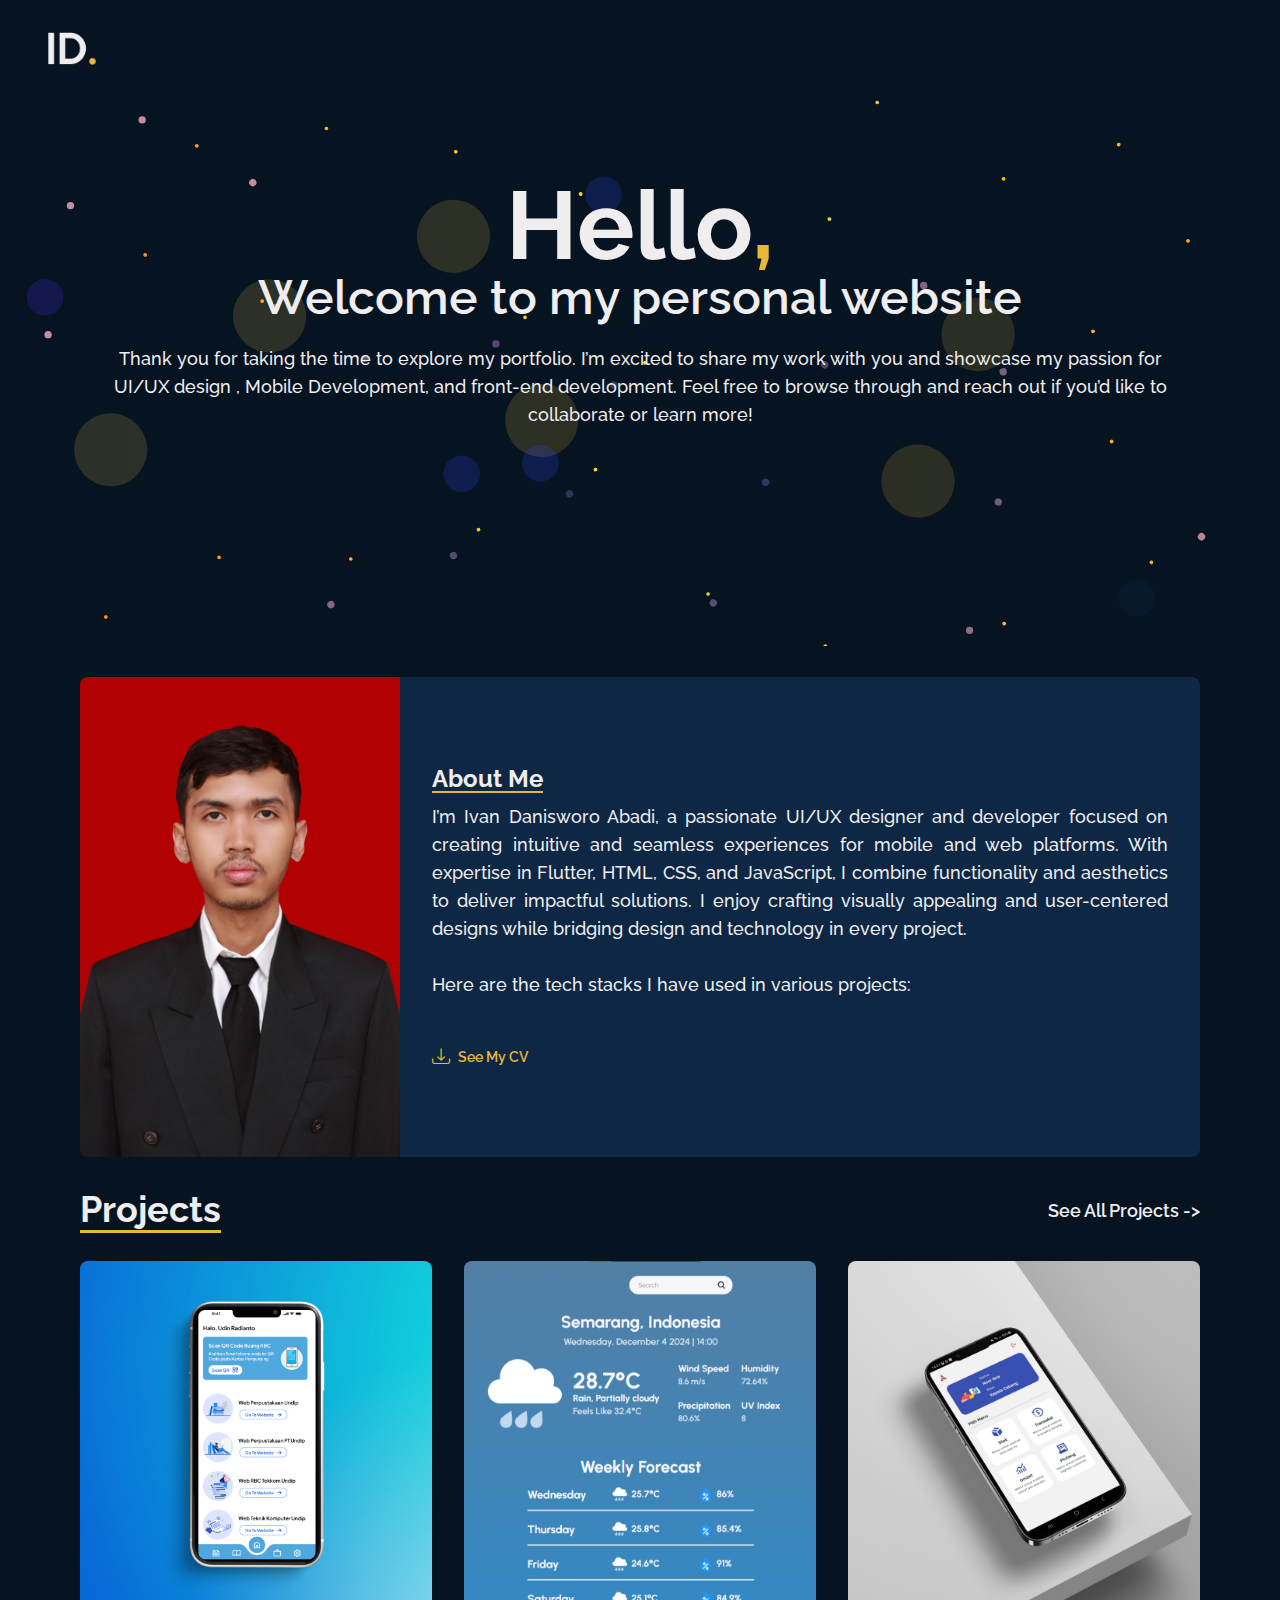
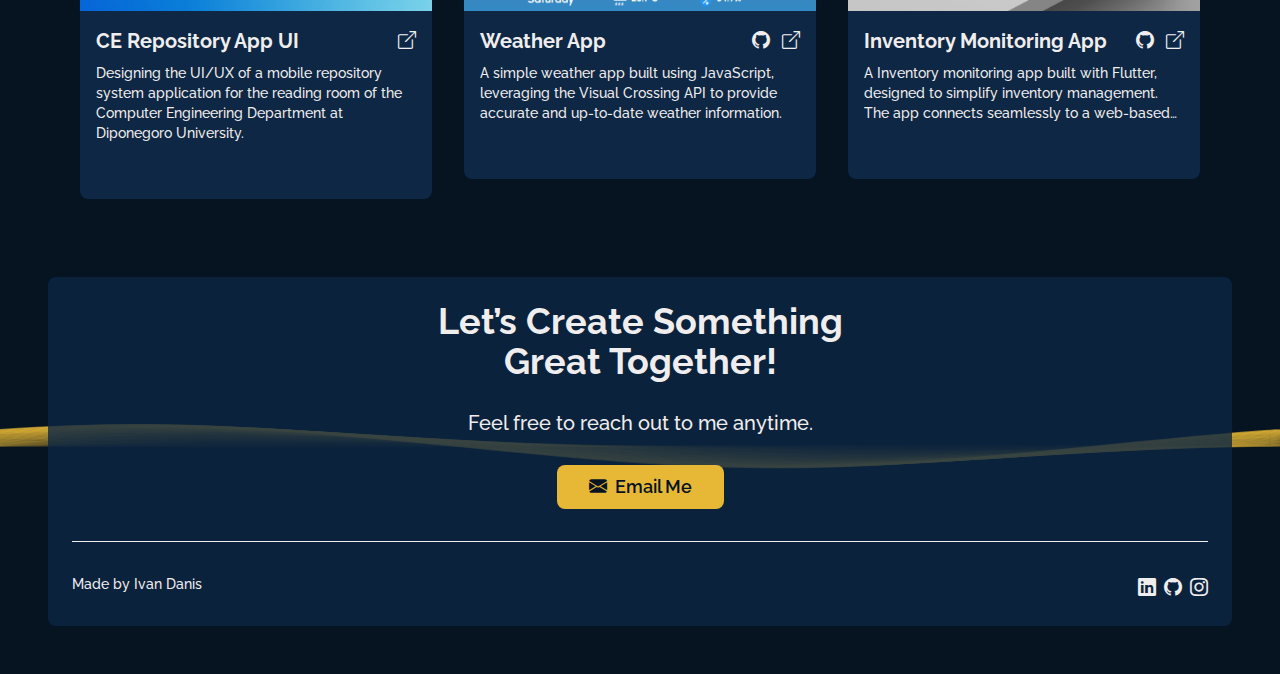
==== index.html @ 94dba453 "First Commit" ====
<!DOCTYPE html>
<html lang="en">
  <head>
    <meta charset="UTF-8" />
    <meta name="viewport" content="width=device-width, initial-scale=1.0" />
    <title>Ivan D Portfolio</title>
    <link rel="stylesheet" href="output.css" />
    <link rel="icon" type="image/png" sizes="32x32" href="./img/favicon.ico" />
    <link
      rel="stylesheet"
      href="https://cdn.jsdelivr.net/npm/bootstrap-icons@1.11.3/font/bootstrap-icons.min.css"
    />
  </head>
  <body
    class="bg-black-pearl text-sm md:text-lg font-raleway mb-20 p-0 overflow-x-hidden w-screen h-screen"
  >
    <header class="pt-8 pb-8 pl-12 pr-12 bg-transparent">
      <a href="template.html"
        ><img src="./img/logo.png" width="48" height="48" alt=""
      /></a>
    </header>
    <main>
      <div class="flex flex-col justify-center" id="root">
        <div class="md:mb-8">
          <div class="relative">
            <div
              class="text-center absolute mb-6 sm:pt-12 md:pt-16 lg:pt-20 pb-8 px-6 md:px-24"
            >
              <h1
                class="text-2xl sm:text-4xl lg:text-8xl md:text-6xl font-bold text-white"
              >
                Hello<span class="text-yellow-default">,</span>
              </h1>

              <h3
                class="text-lg sm:text-2xl md:text-4xl lg:text-5xl font-semibold text-white sm:mb-3 md:mb-6"
              >
                Welcome to my personal website
              </h3>
              <p class="text-xs sm:text-lg font-medium text-white">
                Thank you for taking the time to explore my portfolio. I’m
                excited to share my work with you and showcase my passion for
                UI/UX design , Mobile Development, and front-end development.
                Feel free to browse through and reach out if you’d like to
                collaborate or learn more!
              </p>
            </div>
            <object
              data="img/bg.svg"
              type="image/svg+xml"
              class="w-full h-[125%] md:h-full inset-0"
            >
              Your Browser doesnt support SVG file.
            </object>
          </div>
        </div>
        <div
          class="text-white font-medium flex flex-col lg:flex-row justify-center items-center bg-blue-pearl max-h-fit max-w-fit rounded-lg mx-6 sm:mx-20 mb-8"
          id="about-me"
        >
          <img
            src="img/photo.jpg"
            alt=""
            class="w-[60%] lg:w-80 h-auto object-cover block rounded-l-lg rounded-bl-lg"
          />
          <div class="px-8 py-5 flex-col items-start">
            <h2
              class="text-xl md:text-2xl font-bold underline underline-offset-4 decoration-yellow-default mb-2"
            >
              About Me
            </h2>
            <p class="text-sm md:text-lg font-medium mb-2 text-justify">
              I’m Ivan Danisworo Abadi, a passionate UI/UX designer and
              developer focused on creating intuitive and seamless experiences
              for mobile and web platforms. With expertise in Flutter, HTML,
              CSS, and JavaScript, I combine functionality and aesthetics to
              deliver impactful solutions. I enjoy crafting visually appealing
              and user-centered designs while bridging design and technology in
              every project.
              <br />
              <br />
              Here are the tech stacks I have used in various projects:
            </p>

            <div class="flex flex-wrap gap-2 mb-3" id="tech-stack">
              <img
                src="https://img.shields.io/badge/Figma-F24E1E?style=for-the-badge&logo=figma&logoColor=white"
                alt=""
                class="h-6"
              />
              <img
                src="https://img.shields.io/badge/HTML-e34c26?style=for-the-badge&logo=html5&logoColor=white"
                alt=""
                class="h-6"
              />
              <img
                src="https://img.shields.io/badge/CSS-563d7c?&style=for-the-badge&logo=css3&logoColor=white"
                alt=""
                class="h-6"
              />
              <img
                src="https://img.shields.io/badge/Tailwind-06B6D4?style=for-the-badge&logo=tailwind-css&logoColor=white"
                alt=""
                class="h-6"
              />
              <img
                src="https://img.shields.io/badge/JavaScript-323330?style=for-the-badge&logo=javascript&logoColor=F7DF1E"
                alt=""
                class="h-6"
              />
              <img
                src="https://img.shields.io/badge/-Webpack-8DD6F9?style=for-the-badge&logo=webpack&logoColor=white"
                alt=""
                class="h-6"
              />
              <img
                src="https://img.shields.io/badge/Jest-C21325?style=for-the-badge&logo=jest&logoColor=white"
                alt=""
                class="h-6"
              />
              <img
                src="https://img.shields.io/badge/Flutter-02569B?style=for-the-badge&logo=flutter&logoColor=white"
                alt=""
                class="h-6"
              />
              <img
                src="https://img.shields.io/badge/GIT-E44C30?style=for-the-badge&logo=git&logoColor=white"
                alt=""
                class="h-6"
              />
            </div>
            <a
              href="https://drive.google.com/file/d/1Wfw6y7VWAdwP7ZNHsIZZMG1th_mCkFjV/view?usp=sharing"
              target="_blank"
            >
              <div
                class="flex flex-row gap-2 items-center text-yellow-default font-semibold"
              >
                <i class="bi bi-download"></i>
                <p class="text-sm">See My CV</p>
              </div>
            </a>
          </div>
        </div>
        <div
          class="flex flex-col justify-center text-white mx-6 sm:mx-20 mb-2"
          id="projects"
        >
          <div class="flex flex-wrap justify-between">
            <h2
              class="text-2xl md:text-4xl font-bold underline underline-offset-4 md:underline-offset-8 decoration-yellow-default text-start mb-8"
            >
              Projects
            </h2>
            <a href="projects.html"
              ><h4
                class="font-semibold text-white text-base md:text-lg mt-2 hover:text-yellow-default"
              >
                See All Projects ->
              </h4></a
            >
          </div>
          <div
            class="grid grid-cols-autofill gap-8 justify-center mb-16 md:mb-8"
            id="projects-layout"
          >
            <div
              class="bg-blue-pearl rounded-lg flex flex-col min-w-fit h-fit transform transition duration-300 hover:scale-110"
              id="projects-box"
            >
              <img
                src="img/repository.png"
                alt=""
                class="w-full h-[350px] object-cover block rounded-t-lg"
              />
              <div class="p-4" id="info">
                <div class="flex flex-row justify-between">
                  <h3 class="text-xl font-bold mb-2">CE Repository App UI</h3>
                  <a href="https://tinyurl.com/bdhr8zuj" target="_blank"
                    ><i class="bi bi-box-arrow-up-right"></i
                  ></a>
                </div>
                <p class="text-sm font-medium line-clamp-4 mb-4">
                  Designing the UI/UX of a mobile repository system application
                  for the reading room of the Computer Engineering Department at
                  Diponegoro University.
                </p>
                <div class="flex flex-wrap justify-start gap-2">
                  <img
                    src="https://img.shields.io/badge/Figma-F24E1E?style=for-the-badge&logo=figma&logoColor=white"
                    alt=""
                    class="h-6"
                  />
                </div>
              </div>
            </div>
            <div
              class="bg-blue-pearl rounded-lg flex flex-col min-w-fit h-fit transform transition duration-300 hover:scale-110"
              id="projects-box"
            >
              <img
                src="img/weather_app.png"
                alt=""
                class="w-full h-[350px] object-cover block rounded-t-lg"
              />
              <div class="p-4" id="info">
                <div class="flex flex-row justify-between">
                  <h3 class="text-xl font-bold mb-2">Weather App</h3>
                  <div class="flex flex-wrap justify-end gap-3">
                    <a
                      href="https://github.com/ivand38/js-weather-app"
                      target="_blank"
                      ><i class="bi bi-github"></i
                    ></a>
                    <a
                      href="https://ivand38.github.io/js-weather-app/"
                      target="_blank"
                      ><i class="bi bi-box-arrow-up-right"></i
                    ></a>
                  </div>
                </div>
                <p class="text-sm font-medium line-clamp-4 mb-4">
                  A simple weather app built using JavaScript, leveraging the
                  Visual Crossing API to provide accurate and up-to-date weather
                  information.
                </p>
                <div class="flex flex-wrap justify-start gap-2">
                  <img
                    src="https://img.shields.io/badge/HTML-e34c26?style=for-the-badge&logo=html5&logoColor=white"
                    alt=""
                    class="h-6"
                  />
                  <img
                    src="https://img.shields.io/badge/Tailwind-06B6D4?style=for-the-badge&logo=tailwind-css&logoColor=white"
                    alt=""
                    class="h-6"
                  />
                  <img
                    src="https://img.shields.io/badge/JavaScript-323330?style=for-the-badge&logo=javascript&logoColor=F7DF1E"
                    alt=""
                    class="h-6"
                  />
                </div>
              </div>
            </div>
            <div
              class="bg-blue-pearl rounded-lg flex flex-col min-w-fit h-fit transform transition duration-300 hover:scale-110"
              id="projects-box"
            >
              <img
                src="img/stock.png"
                alt=""
                class="w-full h-[350px] object-cover block rounded-t-lg"
              />
              <div class="p-4" id="info">
                <div class="flex flex-row justify-between">
                  <h3 class="text-xl font-bold mb-2">
                    Inventory Monitoring App
                  </h3>
                  <div class="flex flex-wrap justify-end gap-3">
                    <a
                      href="https://github.com/ivand38/SMP_Pemantauan_Stok"
                      target="_blank"
                      ><i class="bi bi-github"></i
                    ></a>
                    <a
                      href="https://www.youtube.com/watch?v=ihWldqCm1bw"
                      target="_blank"
                      ><i class="bi bi-box-arrow-up-right"></i
                    ></a>
                  </div>
                </div>
                <p class="text-sm font-medium line-clamp-3 mb-4">
                  A Inventory monitoring app built with Flutter, designed to
                  simplify inventory management. The app connects seamlessly to
                  a web-based API.
                </p>
                <div class="flex flex-row justify-between">
                  <div class="flex flex-row gap-2">
                    <img
                      src="https://img.shields.io/badge/Flutter-02569B?style=for-the-badge&logo=flutter&logoColor=white"
                      alt=""
                      class="h-6"
                    />
                  </div>
                </div>
              </div>
            </div>
          </div>
        </div>
        <div class="w-full flex flex-col justify-center items-center">
          <div
            class="absolute sm:max-w-screen-sm md:max-w-screen-md lg:max-w-screen-lg xl:max-w-screen-xl w-screen mt-32 sm:mt-16 md:mt-32 lg:mt-24 p-12"
            id="contacts"
          >
            <div
              class="text-center text-white font-medium rounded-lg bg-blue-pearl/80 p-6"
            >
              <div class="flex flex-col">
                <h2 class="text-xl md:text-4xl font-bold">
                  Let’s Create Something <br />Great Together!
                </h2>
                <br />
                <h4 class="text-base md:text-xl font-medium">
                  Feel free to reach out to me anytime.
                </h4>
                <br />
                <a href="mailto:ivandanisworo@gmail.com">
                  <button
                    class="bg-yellow-default rounded-lg px-8 py-2 text-black-pearl font-semibold"
                  >
                    <i class="bi bi-envelope-fill mr-2"></i>Email Me
                  </button></a
                >
                <hr class="my-8" />
                <div class="flex flex-row justify-between">
                  <p class="text-sm font-medium">Made by Ivan Danis</p>
                  <div class="flex flex-wrap gap-2">
                    <a
                      href="https://www.linkedin.com/in/ivan-danis229/"
                      target="_blank"
                      ><i class="bi bi-linkedin"></i
                    ></a>
                    <a href="https://github.com/ivand38" target="_blank"
                      ><i class="bi bi-github"></i
                    ></a>
                    <a
                      href="https://www.instagram.com/ivandanis38/"
                      target="_blank"
                      ><i class="bi bi-instagram"></i
                    ></a>
                  </div>
                </div>
              </div>
            </div>
          </div>
          <object
            data="img/bg-ripple.svg"
            type="image/svg+xml"
            class="w-screen"
          ></object>
        </div>
      </div>
    </main>
  </body>
</html>
---- output.css ----
@font-face {
  /* https://fonts.google.com/specimen/Montserrat */

  font-family: "Raleway";

  src: url(./font/Raleway.ttf) format("TrueType");
}

*, ::before, ::after {
  --tw-border-spacing-x: 0;
  --tw-border-spacing-y: 0;
  --tw-translate-x: 0;
  --tw-translate-y: 0;
  --tw-rotate: 0;
  --tw-skew-x: 0;
  --tw-skew-y: 0;
  --tw-scale-x: 1;
  --tw-scale-y: 1;
  --tw-pan-x:  ;
  --tw-pan-y:  ;
  --tw-pinch-zoom:  ;
  --tw-scroll-snap-strictness: proximity;
  --tw-gradient-from-position:  ;
  --tw-gradient-via-position:  ;
  --tw-gradient-to-position:  ;
  --tw-ordinal:  ;
  --tw-slashed-zero:  ;
  --tw-numeric-figure:  ;
  --tw-numeric-spacing:  ;
  --tw-numeric-fraction:  ;
  --tw-ring-inset:  ;
  --tw-ring-offset-width: 0px;
  --tw-ring-offset-color: #fff;
  --tw-ring-color: rgb(59 130 246 / 0.5);
  --tw-ring-offset-shadow: 0 0 #0000;
  --tw-ring-shadow: 0 0 #0000;
  --tw-shadow: 0 0 #0000;
  --tw-shadow-colored: 0 0 #0000;
  --tw-blur:  ;
  --tw-brightness:  ;
  --tw-contrast:  ;
  --tw-grayscale:  ;
  --tw-hue-rotate:  ;
  --tw-invert:  ;
  --tw-saturate:  ;
  --tw-sepia:  ;
  --tw-drop-shadow:  ;
  --tw-backdrop-blur:  ;
  --tw-backdrop-brightness:  ;
  --tw-backdrop-contrast:  ;
  --tw-backdrop-grayscale:  ;
  --tw-backdrop-hue-rotate:  ;
  --tw-backdrop-invert:  ;
  --tw-backdrop-opacity:  ;
  --tw-backdrop-saturate:  ;
  --tw-backdrop-sepia:  ;
  --tw-contain-size:  ;
  --tw-contain-layout:  ;
  --tw-contain-paint:  ;
  --tw-contain-style:  ;
}

::backdrop {
  --tw-border-spacing-x: 0;
  --tw-border-spacing-y: 0;
  --tw-translate-x: 0;
  --tw-translate-y: 0;
  --tw-rotate: 0;
  --tw-skew-x: 0;
  --tw-skew-y: 0;
  --tw-scale-x: 1;
  --tw-scale-y: 1;
  --tw-pan-x:  ;
  --tw-pan-y:  ;
  --tw-pinch-zoom:  ;
  --tw-scroll-snap-strictness: proximity;
  --tw-gradient-from-position:  ;
  --tw-gradient-via-position:  ;
  --tw-gradient-to-position:  ;
  --tw-ordinal:  ;
  --tw-slashed-zero:  ;
  --tw-numeric-figure:  ;
  --tw-numeric-spacing:  ;
  --tw-numeric-fraction:  ;
  --tw-ring-inset:  ;
  --tw-ring-offset-width: 0px;
  --tw-ring-offset-color: #fff;
  --tw-ring-color: rgb(59 130 246 / 0.5);
  --tw-ring-offset-shadow: 0 0 #0000;
  --tw-ring-shadow: 0 0 #0000;
  --tw-shadow: 0 0 #0000;
  --tw-shadow-colored: 0 0 #0000;
  --tw-blur:  ;
  --tw-brightness:  ;
  --tw-contrast:  ;
  --tw-grayscale:  ;
  --tw-hue-rotate:  ;
  --tw-invert:  ;
  --tw-saturate:  ;
  --tw-sepia:  ;
  --tw-drop-shadow:  ;
  --tw-backdrop-blur:  ;
  --tw-backdrop-brightness:  ;
  --tw-backdrop-contrast:  ;
  --tw-backdrop-grayscale:  ;
  --tw-backdrop-hue-rotate:  ;
  --tw-backdrop-invert:  ;
  --tw-backdrop-opacity:  ;
  --tw-backdrop-saturate:  ;
  --tw-backdrop-sepia:  ;
  --tw-contain-size:  ;
  --tw-contain-layout:  ;
  --tw-contain-paint:  ;
  --tw-contain-style:  ;
}

/* ! tailwindcss v3.4.14 | MIT License | https://tailwindcss.com */

/*
1. Prevent padding and border from affecting element width. (https://github.com/mozdevs/cssremedy/issues/4)
2. Allow adding a border to an element by just adding a border-width. (https://github.com/tailwindcss/tailwindcss/pull/116)
*/

*,
::before,
::after {
  box-sizing: border-box;
  /* 1 */
  border-width: 0;
  /* 2 */
  border-style: solid;
  /* 2 */
  border-color: currentColor;
  /* 2 */
}

::before,
::after {
  --tw-content: '';
}

/*
1. Use a consistent sensible line-height in all browsers.
2. Prevent adjustments of font size after orientation changes in iOS.
3. Use a more readable tab size.
4. Use the user's configured `sans` font-family by default.
5. Use the user's configured `sans` font-feature-settings by default.
6. Use the user's configured `sans` font-variation-settings by default.
7. Disable tap highlights on iOS
*/

html,
:host {
  line-height: 1.5;
  /* 1 */
  -webkit-text-size-adjust: 100%;
  /* 2 */
  -moz-tab-size: 4;
  /* 3 */
  -o-tab-size: 4;
     tab-size: 4;
  /* 3 */
  font-family: ui-sans-serif, system-ui, sans-serif, "Apple Color Emoji", "Segoe UI Emoji", "Segoe UI Symbol", "Noto Color Emoji";
  /* 4 */
  font-feature-settings: normal;
  /* 5 */
  font-variation-settings: normal;
  /* 6 */
  -webkit-tap-highlight-color: transparent;
  /* 7 */
}

/*
1. Remove the margin in all browsers.
2. Inherit line-height from `html` so users can set them as a class directly on the `html` element.
*/

body {
  margin: 0;
  /* 1 */
  line-height: inherit;
  /* 2 */
}

/*
1. Add the correct height in Firefox.
2. Correct the inheritance of border color in Firefox. (https://bugzilla.mozilla.org/show_bug.cgi?id=190655)
3. Ensure horizontal rules are visible by default.
*/

hr {
  height: 0;
  /* 1 */
  color: inherit;
  /* 2 */
  border-top-width: 1px;
  /* 3 */
}

/*
Add the correct text decoration in Chrome, Edge, and Safari.
*/

abbr:where([title]) {
  -webkit-text-decoration: underline dotted;
          text-decoration: underline dotted;
}

/*
Remove the default font size and weight for headings.
*/

h1,
h2,
h3,
h4,
h5,
h6 {
  font-size: inherit;
  font-weight: inherit;
}

/*
Reset links to optimize for opt-in styling instead of opt-out.
*/

a {
  color: inherit;
  text-decoration: inherit;
}

/*
Add the correct font weight in Edge and Safari.
*/

b,
strong {
  font-weight: bolder;
}

/*
1. Use the user's configured `mono` font-family by default.
2. Use the user's configured `mono` font-feature-settings by default.
3. Use the user's configured `mono` font-variation-settings by default.
4. Correct the odd `em` font sizing in all browsers.
*/

code,
kbd,
samp,
pre {
  font-family: ui-monospace, SFMono-Regular, Menlo, Monaco, Consolas, "Liberation Mono", "Courier New", monospace;
  /* 1 */
  font-feature-settings: normal;
  /* 2 */
  font-variation-settings: normal;
  /* 3 */
  font-size: 1em;
  /* 4 */
}

/*
Add the correct font size in all browsers.
*/

small {
  font-size: 80%;
}

/*
Prevent `sub` and `sup` elements from affecting the line height in all browsers.
*/

sub,
sup {
  font-size: 75%;
  line-height: 0;
  position: relative;
  vertical-align: baseline;
}

sub {
  bottom: -0.25em;
}

sup {
  top: -0.5em;
}

/*
1. Remove text indentation from table contents in Chrome and Safari. (https://bugs.chromium.org/p/chromium/issues/detail?id=999088, https://bugs.webkit.org/show_bug.cgi?id=201297)
2. Correct table border color inheritance in all Chrome and Safari. (https://bugs.chromium.org/p/chromium/issues/detail?id=935729, https://bugs.webkit.org/show_bug.cgi?id=195016)
3. Remove gaps between table borders by default.
*/

table {
  text-indent: 0;
  /* 1 */
  border-color: inherit;
  /* 2 */
  border-collapse: collapse;
  /* 3 */
}

/*
1. Change the font styles in all browsers.
2. Remove the margin in Firefox and Safari.
3. Remove default padding in all browsers.
*/

button,
input,
optgroup,
select,
textarea {
  font-family: inherit;
  /* 1 */
  font-feature-settings: inherit;
  /* 1 */
  font-variation-settings: inherit;
  /* 1 */
  font-size: 100%;
  /* 1 */
  font-weight: inherit;
  /* 1 */
  line-height: inherit;
  /* 1 */
  letter-spacing: inherit;
  /* 1 */
  color: inherit;
  /* 1 */
  margin: 0;
  /* 2 */
  padding: 0;
  /* 3 */
}

/*
Remove the inheritance of text transform in Edge and Firefox.
*/

button,
select {
  text-transform: none;
}

/*
1. Correct the inability to style clickable types in iOS and Safari.
2. Remove default button styles.
*/

button,
input:where([type='button']),
input:where([type='reset']),
input:where([type='submit']) {
  -webkit-appearance: button;
  /* 1 */
  background-color: transparent;
  /* 2 */
  background-image: none;
  /* 2 */
}

/*
Use the modern Firefox focus style for all focusable elements.
*/

:-moz-focusring {
  outline: auto;
}

/*
Remove the additional `:invalid` styles in Firefox. (https://github.com/mozilla/gecko-dev/blob/2f9eacd9d3d995c937b4251a5557d95d494c9be1/layout/style/res/forms.css#L728-L737)
*/

:-moz-ui-invalid {
  box-shadow: none;
}

/*
Add the correct vertical alignment in Chrome and Firefox.
*/

progress {
  vertical-align: baseline;
}

/*
Correct the cursor style of increment and decrement buttons in Safari.
*/

::-webkit-inner-spin-button,
::-webkit-outer-spin-button {
  height: auto;
}

/*
1. Correct the odd appearance in Chrome and Safari.
2. Correct the outline style in Safari.
*/

[type='search'] {
  -webkit-appearance: textfield;
  /* 1 */
  outline-offset: -2px;
  /* 2 */
}

/*
Remove the inner padding in Chrome and Safari on macOS.
*/

::-webkit-search-decoration {
  -webkit-appearance: none;
}

/*
1. Correct the inability to style clickable types in iOS and Safari.
2. Change font properties to `inherit` in Safari.
*/

::-webkit-file-upload-button {
  -webkit-appearance: button;
  /* 1 */
  font: inherit;
  /* 2 */
}

/*
Add the correct display in Chrome and Safari.
*/

summary {
  display: list-item;
}

/*
Removes the default spacing and border for appropriate elements.
*/

blockquote,
dl,
dd,
h1,
h2,
h3,
h4,
h5,
h6,
hr,
figure,
p,
pre {
  margin: 0;
}

fieldset {
  margin: 0;
  padding: 0;
}

legend {
  padding: 0;
}

ol,
ul,
menu {
  list-style: none;
  margin: 0;
  padding: 0;
}

/*
Reset default styling for dialogs.
*/

dialog {
  padding: 0;
}

/*
Prevent resizing textareas horizontally by default.
*/

textarea {
  resize: vertical;
}

/*
1. Reset the default placeholder opacity in Firefox. (https://github.com/tailwindlabs/tailwindcss/issues/3300)
2. Set the default placeholder color to the user's configured gray 400 color.
*/

input::-moz-placeholder, textarea::-moz-placeholder {
  opacity: 1;
  /* 1 */
  color: #9ca3af;
  /* 2 */
}

input::placeholder,
textarea::placeholder {
  opacity: 1;
  /* 1 */
  color: #9ca3af;
  /* 2 */
}

/*
Set the default cursor for buttons.
*/

button,
[role="button"] {
  cursor: pointer;
}

/*
Make sure disabled buttons don't get the pointer cursor.
*/

:disabled {
  cursor: default;
}

/*
1. Make replaced elements `display: block` by default. (https://github.com/mozdevs/cssremedy/issues/14)
2. Add `vertical-align: middle` to align replaced elements more sensibly by default. (https://github.com/jensimmons/cssremedy/issues/14#issuecomment-634934210)
   This can trigger a poorly considered lint error in some tools but is included by design.
*/

img,
svg,
video,
canvas,
audio,
iframe,
embed,
object {
  display: block;
  /* 1 */
  vertical-align: middle;
  /* 2 */
}

/*
Constrain images and videos to the parent width and preserve their intrinsic aspect ratio. (https://github.com/mozdevs/cssremedy/issues/14)
*/

img,
video {
  max-width: 100%;
  height: auto;
}

/* Make elements with the HTML hidden attribute stay hidden by default */

[hidden]:where(:not([hidden="until-found"])) {
  display: none;
}

.absolute {
  position: absolute;
}

.relative {
  position: relative;
}

.inset-0 {
  inset: 0px;
}

.mx-20 {
  margin-left: 5rem;
  margin-right: 5rem;
}

.mx-6 {
  margin-left: 1.5rem;
  margin-right: 1.5rem;
}

.my-8 {
  margin-top: 2rem;
  margin-bottom: 2rem;
}

.mb-16 {
  margin-bottom: 4rem;
}

.mb-2 {
  margin-bottom: 0.5rem;
}

.mb-20 {
  margin-bottom: 5rem;
}

.mb-3 {
  margin-bottom: 0.75rem;
}

.mb-4 {
  margin-bottom: 1rem;
}

.mb-6 {
  margin-bottom: 1.5rem;
}

.mb-8 {
  margin-bottom: 2rem;
}

.mr-2 {
  margin-right: 0.5rem;
}

.mt-16 {
  margin-top: 4rem;
}

.mt-2 {
  margin-top: 0.5rem;
}

.mt-8 {
  margin-top: 2rem;
}

.mt-24 {
  margin-top: 6rem;
}

.mt-28 {
  margin-top: 7rem;
}

.mt-40 {
  margin-top: 10rem;
}

.mt-32 {
  margin-top: 8rem;
}

.line-clamp-3 {
  overflow: hidden;
  display: -webkit-box;
  -webkit-box-orient: vertical;
  -webkit-line-clamp: 3;
}

.line-clamp-4 {
  overflow: hidden;
  display: -webkit-box;
  -webkit-box-orient: vertical;
  -webkit-line-clamp: 4;
}

.block {
  display: block;
}

.flex {
  display: flex;
}

.grid {
  display: grid;
}

.h-6 {
  height: 1.5rem;
}

.h-\[125\%\] {
  height: 125%;
}

.h-\[350px\] {
  height: 350px;
}

.h-auto {
  height: auto;
}

.h-fit {
  height: -moz-fit-content;
  height: fit-content;
}

.h-screen {
  height: 100vh;
}

.h-20 {
  height: 5rem;
}

.h-4 {
  height: 1rem;
}

.h-5 {
  height: 1.25rem;
}

.max-h-fit {
  max-height: -moz-fit-content;
  max-height: fit-content;
}

.w-\[60\%\] {
  width: 60%;
}

.w-full {
  width: 100%;
}

.w-screen {
  width: 100vw;
}

.w-20 {
  width: 5rem;
}

.w-4 {
  width: 1rem;
}

.w-5 {
  width: 1.25rem;
}

.min-w-\[350px\] {
  min-width: 350px;
}

.min-w-fit {
  min-width: -moz-fit-content;
  min-width: fit-content;
}

.max-w-fit {
  max-width: -moz-fit-content;
  max-width: fit-content;
}

.transform {
  transform: translate(var(--tw-translate-x), var(--tw-translate-y)) rotate(var(--tw-rotate)) skewX(var(--tw-skew-x)) skewY(var(--tw-skew-y)) scaleX(var(--tw-scale-x)) scaleY(var(--tw-scale-y));
}

.grid-cols-autofill {
  grid-template-columns: repeat(auto-fill, minmax(min(100%, 350px), 1fr));
}

.flex-row {
  flex-direction: row;
}

.flex-col {
  flex-direction: column;
}

.flex-wrap {
  flex-wrap: wrap;
}

.items-start {
  align-items: flex-start;
}

.items-center {
  align-items: center;
}

.justify-start {
  justify-content: flex-start;
}

.justify-end {
  justify-content: flex-end;
}

.justify-center {
  justify-content: center;
}

.justify-between {
  justify-content: space-between;
}

.gap-2 {
  gap: 0.5rem;
}

.gap-3 {
  gap: 0.75rem;
}

.gap-4 {
  gap: 1rem;
}

.gap-8 {
  gap: 2rem;
}

.overflow-x-hidden {
  overflow-x: hidden;
}

.rounded-lg {
  border-radius: 0.5rem;
}

.rounded-l-lg {
  border-top-left-radius: 0.5rem;
  border-bottom-left-radius: 0.5rem;
}

.rounded-t-lg {
  border-top-left-radius: 0.5rem;
  border-top-right-radius: 0.5rem;
}

.rounded-bl-lg {
  border-bottom-left-radius: 0.5rem;
}

.bg-black-pearl {
  --tw-bg-opacity: 1;
  background-color: rgb(6 19 33 / var(--tw-bg-opacity));
}

.bg-blue-pearl {
  --tw-bg-opacity: 1;
  background-color: rgb(13 39 68 / var(--tw-bg-opacity));
}

.bg-blue-pearl\/80 {
  background-color: rgb(13 39 68 / 0.8);
}

.bg-yellow-default {
  --tw-bg-opacity: 1;
  background-color: rgb(231 184 53 / var(--tw-bg-opacity));
}

.object-cover {
  -o-object-fit: cover;
     object-fit: cover;
}

.p-0 {
  padding: 0px;
}

.p-12 {
  padding: 3rem;
}

.p-4 {
  padding: 1rem;
}

.p-6 {
  padding: 1.5rem;
}

.px-6 {
  padding-left: 1.5rem;
  padding-right: 1.5rem;
}

.px-8 {
  padding-left: 2rem;
  padding-right: 2rem;
}

.py-2 {
  padding-top: 0.5rem;
  padding-bottom: 0.5rem;
}

.py-5 {
  padding-top: 1.25rem;
  padding-bottom: 1.25rem;
}

.pb-8 {
  padding-bottom: 2rem;
}

.pl-12 {
  padding-left: 3rem;
}

.pr-12 {
  padding-right: 3rem;
}

.pt-8 {
  padding-top: 2rem;
}

.text-center {
  text-align: center;
}

.text-justify {
  text-align: justify;
}

.text-start {
  text-align: start;
}

.font-raleway {
  font-family: Raleway, sans-serif;
}

.text-2xl {
  font-size: 1.5rem;
  line-height: 2rem;
}

.text-4xl {
  font-size: 2.25rem;
  line-height: 2.5rem;
}

.text-base {
  font-size: 1rem;
  line-height: 1.5rem;
}

.text-sm {
  font-size: 0.875rem;
  line-height: 1.25rem;
}

.text-xl {
  font-size: 1.25rem;
  line-height: 1.75rem;
}

.text-xs {
  font-size: 0.75rem;
  line-height: 1rem;
}

.text-lg {
  font-size: 1.125rem;
  line-height: 1.75rem;
}

.font-bold {
  font-weight: 700;
}

.font-medium {
  font-weight: 500;
}

.font-semibold {
  font-weight: 600;
}

.text-black-pearl {
  --tw-text-opacity: 1;
  color: rgb(6 19 33 / var(--tw-text-opacity));
}

.text-white {
  --tw-text-opacity: 1;
  color: rgb(240 237 238 / var(--tw-text-opacity));
}

.text-yellow-default {
  --tw-text-opacity: 1;
  color: rgb(231 184 53 / var(--tw-text-opacity));
}

.underline {
  text-decoration-line: underline;
}

.decoration-yellow-default {
  text-decoration-color: #e7b835;
}

.underline-offset-4 {
  text-underline-offset: 4px;
}

.underline-offset-\[10px\] {
  text-underline-offset: 10px;
}

.underline-offset-\[6px\] {
  text-underline-offset: 6px;
}

.transition {
  transition-property: color, background-color, border-color, text-decoration-color, fill, stroke, opacity, box-shadow, transform, filter, -webkit-backdrop-filter;
  transition-property: color, background-color, border-color, text-decoration-color, fill, stroke, opacity, box-shadow, transform, filter, backdrop-filter;
  transition-property: color, background-color, border-color, text-decoration-color, fill, stroke, opacity, box-shadow, transform, filter, backdrop-filter, -webkit-backdrop-filter;
  transition-timing-function: cubic-bezier(0.4, 0, 0.2, 1);
  transition-duration: 150ms;
}

.duration-300 {
  transition-duration: 300ms;
}

.hover\:scale-110:hover {
  --tw-scale-x: 1.1;
  --tw-scale-y: 1.1;
  transform: translate(var(--tw-translate-x), var(--tw-translate-y)) rotate(var(--tw-rotate)) skewX(var(--tw-skew-x)) skewY(var(--tw-skew-y)) scaleX(var(--tw-scale-x)) scaleY(var(--tw-scale-y));
}

.hover\:fill-yellow-default:hover {
  fill: #e7b835;
}

.hover\:text-yellow-default:hover {
  --tw-text-opacity: 1;
  color: rgb(231 184 53 / var(--tw-text-opacity));
}

@media (min-width: 640px) {
  .sm\:mx-20 {
    margin-left: 5rem;
    margin-right: 5rem;
  }

  .sm\:mx-6 {
    margin-left: 1.5rem;
    margin-right: 1.5rem;
  }

  .sm\:mt-16 {
    margin-top: 4rem;
  }

  .sm\:mb-3 {
    margin-bottom: 0.75rem;
  }

  .sm\:mt-32 {
    margin-top: 8rem;
  }

  .sm\:mt-24 {
    margin-top: 6rem;
  }

  .sm\:h-8 {
    height: 2rem;
  }

  .sm\:w-8 {
    width: 2rem;
  }

  .sm\:max-w-screen-sm {
    max-width: 640px;
  }

  .sm\:pt-12 {
    padding-top: 3rem;
  }

  .sm\:text-lg {
    font-size: 1.125rem;
    line-height: 1.75rem;
  }

  .sm\:text-2xl {
    font-size: 1.5rem;
    line-height: 2rem;
  }

  .sm\:text-4xl {
    font-size: 2.25rem;
    line-height: 2.5rem;
  }
}

@media (min-width: 768px) {
  .md\:mx-8 {
    margin-left: 2rem;
    margin-right: 2rem;
  }

  .md\:mb-6 {
    margin-bottom: 1.5rem;
  }

  .md\:mb-8 {
    margin-bottom: 2rem;
  }

  .md\:mt-24 {
    margin-top: 6rem;
  }

  .md\:mt-28 {
    margin-top: 7rem;
  }

  .md\:mt-32 {
    margin-top: 8rem;
  }

  .md\:h-full {
    height: 100%;
  }

  .md\:max-w-screen-md {
    max-width: 768px;
  }

  .md\:px-24 {
    padding-left: 6rem;
    padding-right: 6rem;
  }

  .md\:pt-20 {
    padding-top: 5rem;
  }

  .md\:pt-16 {
    padding-top: 4rem;
  }

  .md\:text-2xl {
    font-size: 1.5rem;
    line-height: 2rem;
  }

  .md\:text-4xl {
    font-size: 2.25rem;
    line-height: 2.5rem;
  }

  .md\:text-5xl {
    font-size: 3rem;
    line-height: 1;
  }

  .md\:text-8xl {
    font-size: 6rem;
    line-height: 1;
  }

  .md\:text-lg {
    font-size: 1.125rem;
    line-height: 1.75rem;
  }

  .md\:text-xl {
    font-size: 1.25rem;
    line-height: 1.75rem;
  }

  .md\:text-6xl {
    font-size: 3.75rem;
    line-height: 1;
  }

  .md\:underline-offset-8 {
    text-underline-offset: 8px;
  }
}

@media (min-width: 1024px) {
  .lg\:mt-24 {
    margin-top: 6rem;
  }

  .lg\:mt-12 {
    margin-top: 3rem;
  }

  .lg\:w-80 {
    width: 20rem;
  }

  .lg\:max-w-screen-lg {
    max-width: 1024px;
  }

  .lg\:flex-row {
    flex-direction: row;
  }

  .lg\:pt-20 {
    padding-top: 5rem;
  }

  .lg\:text-8xl {
    font-size: 6rem;
    line-height: 1;
  }

  .lg\:text-6xl {
    font-size: 3.75rem;
    line-height: 1;
  }

  .lg\:text-5xl {
    font-size: 3rem;
    line-height: 1;
  }
}

@media (min-width: 1280px) {
  .xl\:max-w-screen-xl {
    max-width: 1280px;
  }
}
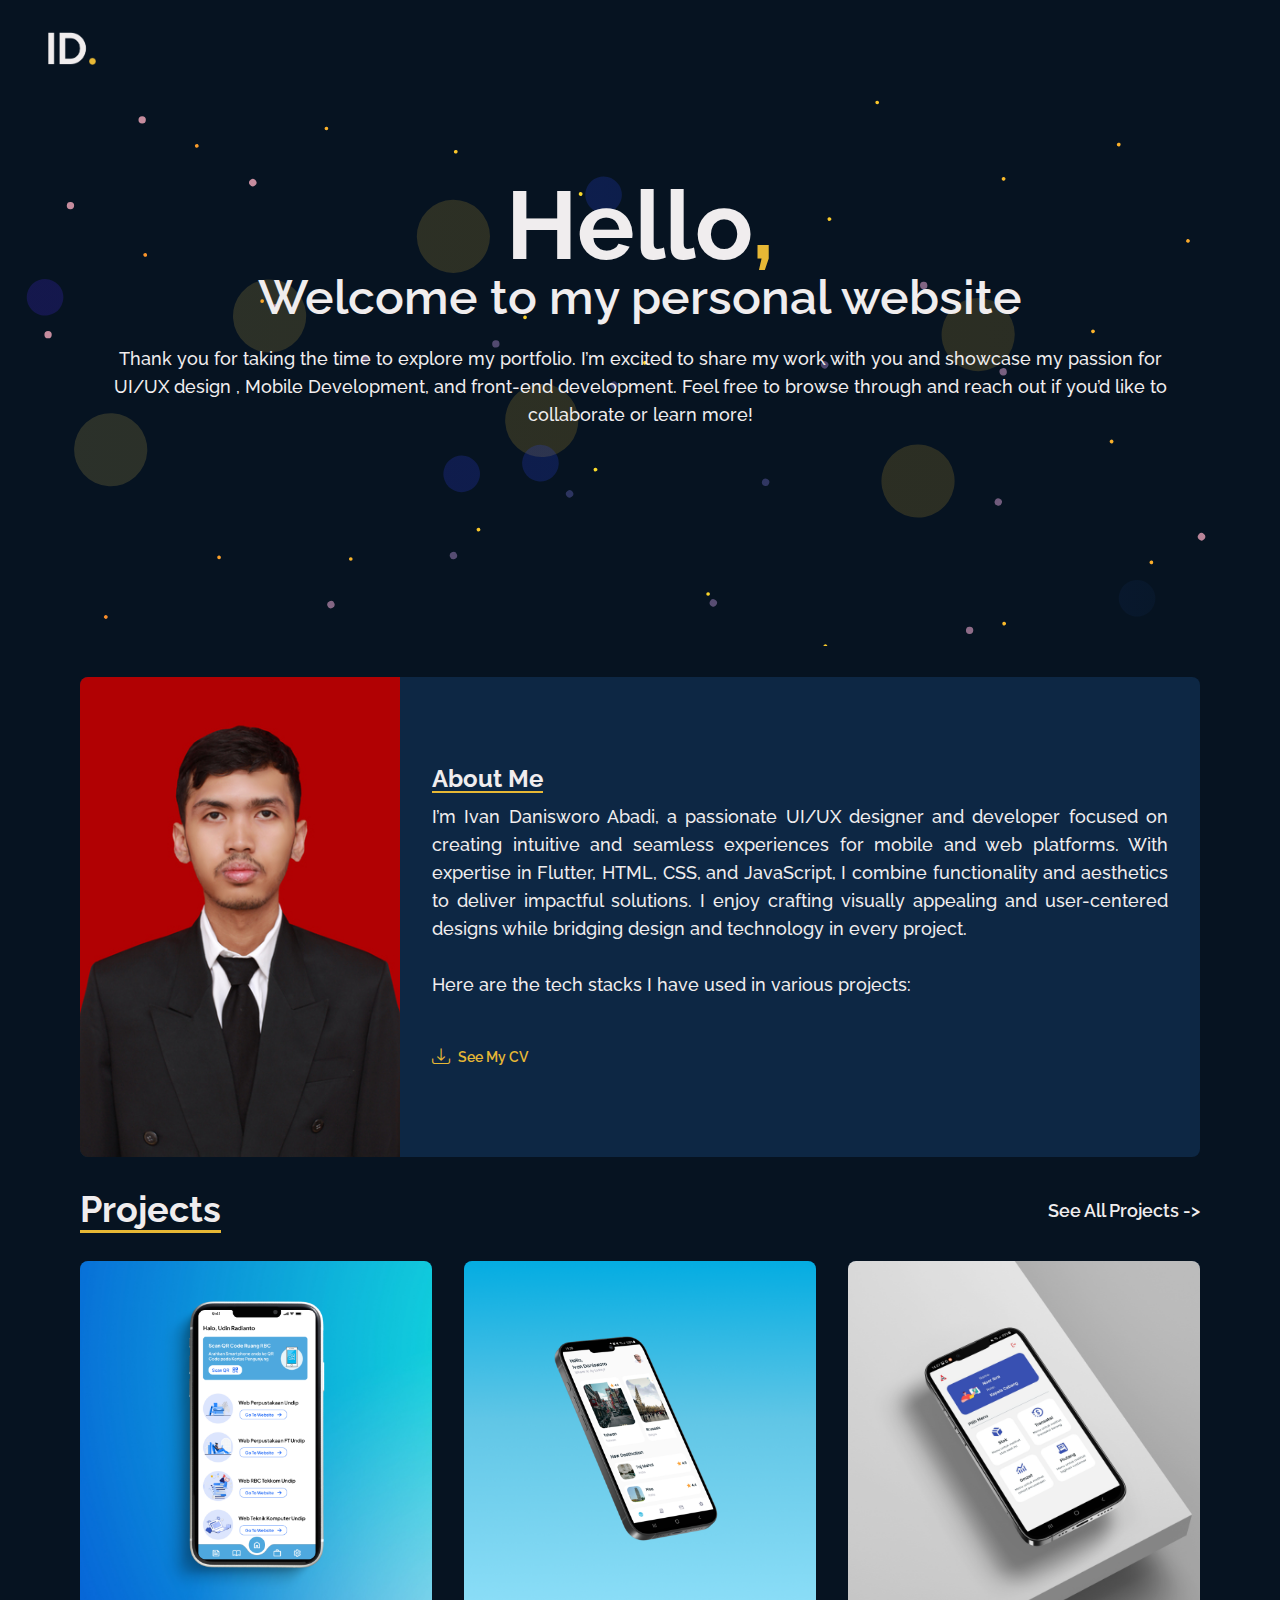
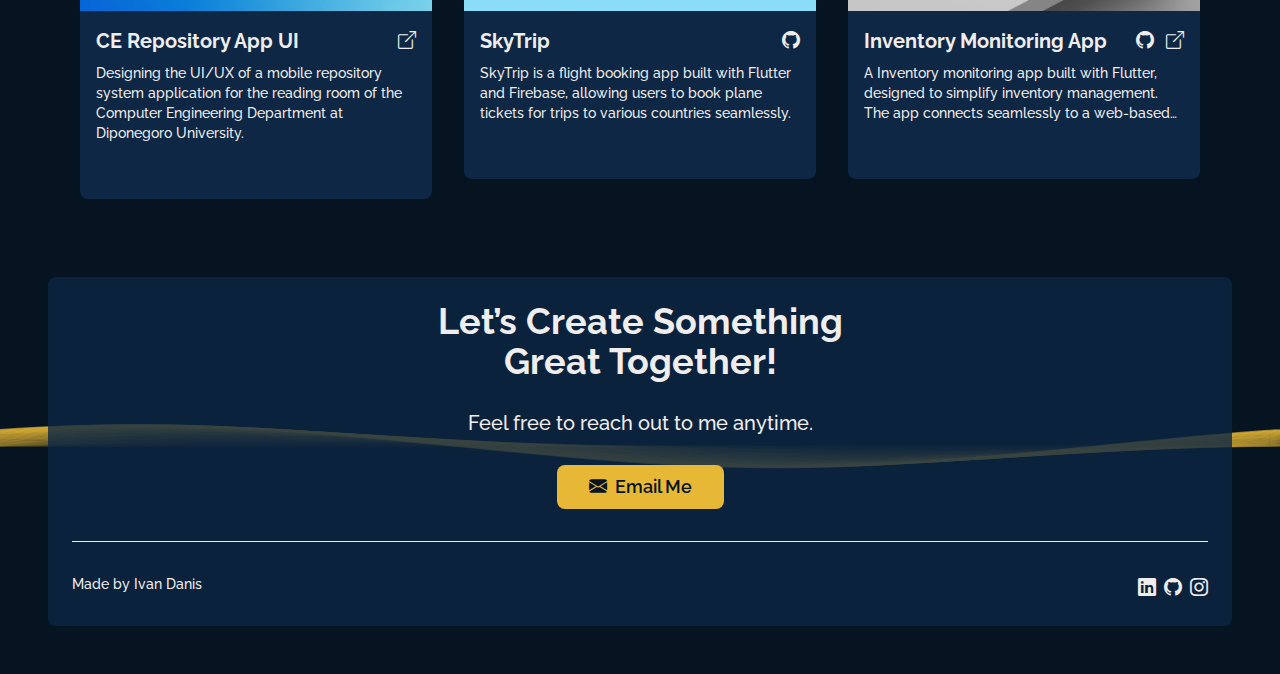
==== commit c85f6f91: "Updated" ====
--- a/index.html
+++ b/index.html
@@ -15,7 +15,7 @@
     class="bg-black-pearl text-sm md:text-lg font-raleway mb-20 p-0 overflow-x-hidden w-screen h-screen"
   >
     <header class="pt-8 pb-8 pl-12 pr-12 bg-transparent">
-      <a href="template.html"
+      <a href="index.html"
         ><img src="./img/logo.png" width="48" height="48" alt=""
       /></a>
     </header>
@@ -114,7 +114,7 @@
                 class="h-6"
               />
               <img
-                src="https://img.shields.io/badge/Jest-C21325?style=for-the-badge&logo=jest&logoColor=white"
+                src="https://img.shields.io/badge/firebase-ff9100?style=for-the-badge&logo=firebase&logoColor=white"
                 alt=""
                 class="h-6"
               />
@@ -130,7 +130,7 @@
               />
             </div>
             <a
-              href="https://drive.google.com/file/d/1Wfw6y7VWAdwP7ZNHsIZZMG1th_mCkFjV/view?usp=sharing"
+              href="https://drive.google.com/file/d/1mO6GYu3G2Pk_JmiMNJApSihe6vPWX6cl/view?usp=sharing"
               target="_blank"
             >
               <div
@@ -199,44 +199,32 @@
               id="projects-box"
             >
               <img
-                src="img/weather_app.png"
+                src="img/skytrip.png"
                 alt=""
                 class="w-full h-[350px] object-cover block rounded-t-lg"
               />
               <div class="p-4" id="info">
                 <div class="flex flex-row justify-between">
-                  <h3 class="text-xl font-bold mb-2">Weather App</h3>
+                  <h3 class="text-xl font-bold mb-2">SkyTrip</h3>
                   <div class="flex flex-wrap justify-end gap-3">
-                    <a
-                      href="https://github.com/ivand38/js-weather-app"
-                      target="_blank"
+                    <a href="https://github.com/ivand38/SkyTrip" target="_blank"
                       ><i class="bi bi-github"></i
                     ></a>
-                    <a
-                      href="https://ivand38.github.io/js-weather-app/"
-                      target="_blank"
-                      ><i class="bi bi-box-arrow-up-right"></i
-                    ></a>
                   </div>
                 </div>
                 <p class="text-sm font-medium line-clamp-4 mb-4">
-                  A simple weather app built using JavaScript, leveraging the
-                  Visual Crossing API to provide accurate and up-to-date weather
-                  information.
+                  SkyTrip is a flight booking app built with Flutter and
+                  Firebase, allowing users to book plane tickets for trips to
+                  various countries seamlessly.
                 </p>
                 <div class="flex flex-wrap justify-start gap-2">
                   <img
-                    src="https://img.shields.io/badge/HTML-e34c26?style=for-the-badge&logo=html5&logoColor=white"
+                    src="https://img.shields.io/badge/Flutter-02569B?style=for-the-badge&logo=flutter&logoColor=white"
                     alt=""
                     class="h-6"
                   />
                   <img
-                    src="https://img.shields.io/badge/Tailwind-06B6D4?style=for-the-badge&logo=tailwind-css&logoColor=white"
-                    alt=""
-                    class="h-6"
-                  />
-                  <img
-                    src="https://img.shields.io/badge/JavaScript-323330?style=for-the-badge&logo=javascript&logoColor=F7DF1E"
+                    src="https://img.shields.io/badge/firebase-ff9100?style=for-the-badge&logo=firebase&logoColor=white"
                     alt=""
                     class="h-6"
                   />
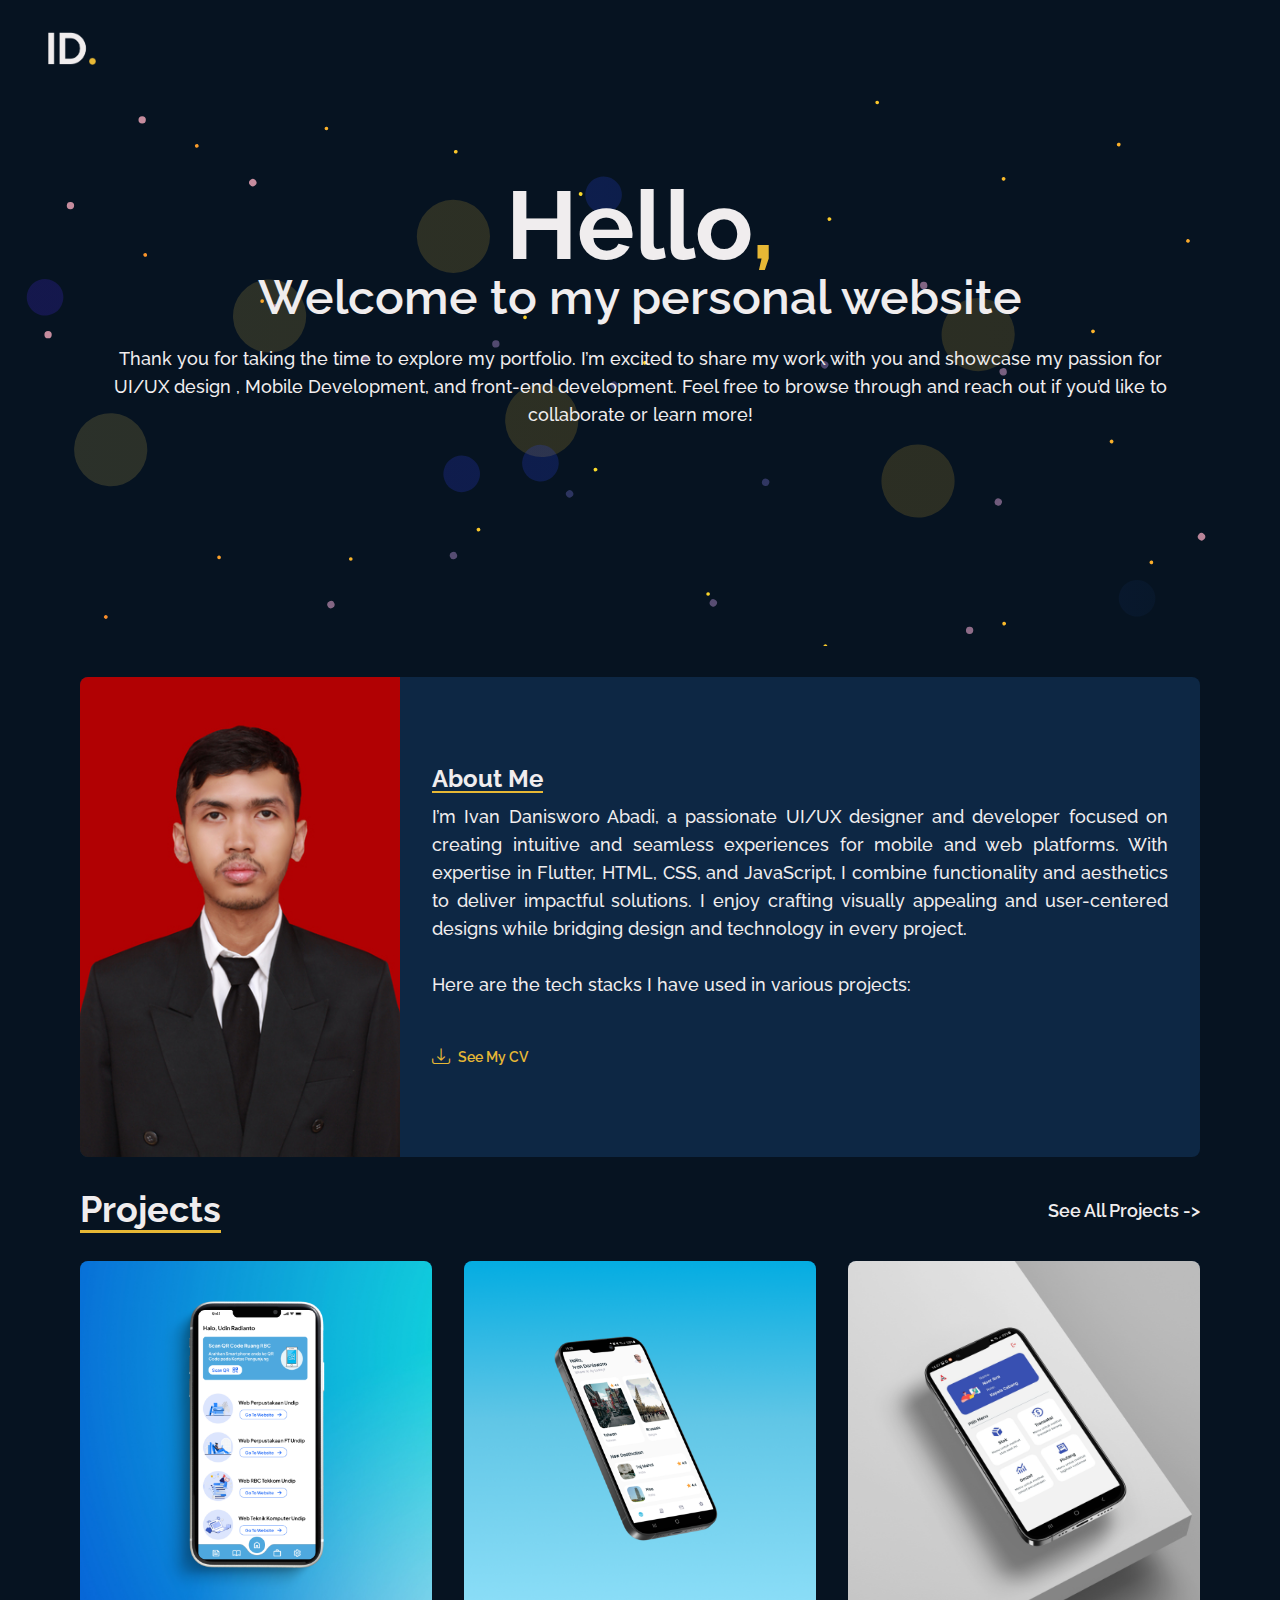
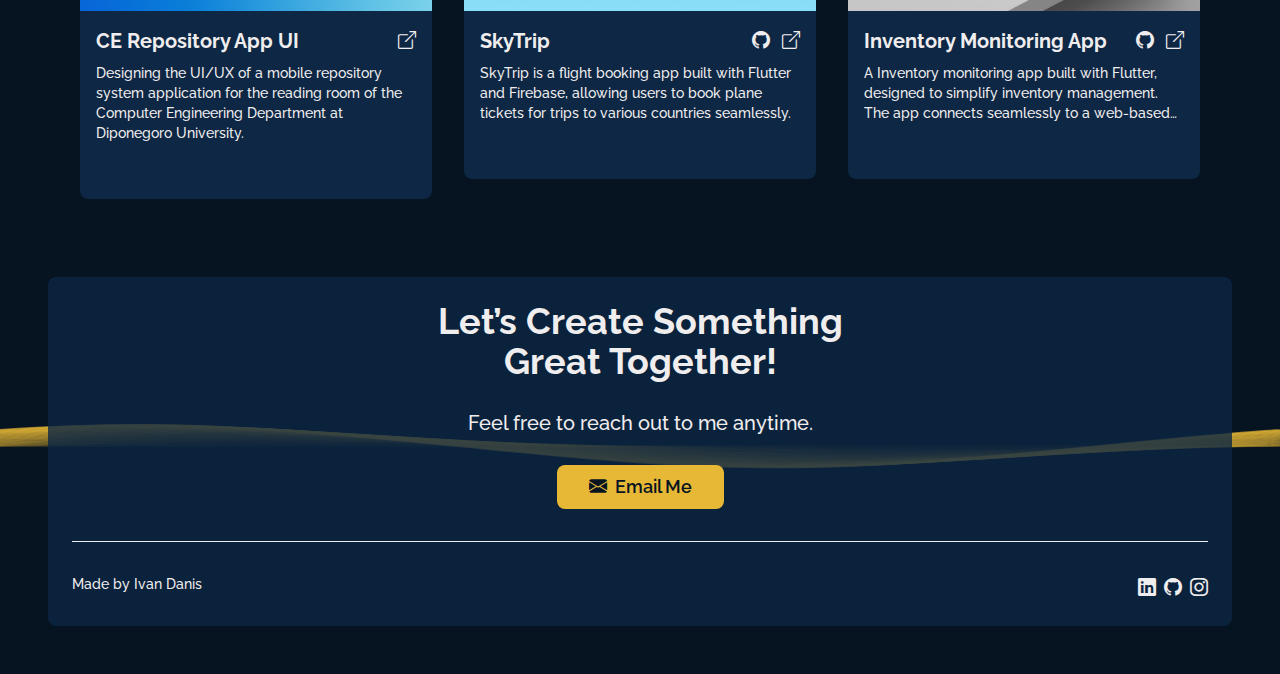
==== commit 3b98946e: "Update" ====
--- a/index.html
+++ b/index.html
@@ -210,6 +210,11 @@
                     <a href="https://github.com/ivand38/SkyTrip" target="_blank"
                       ><i class="bi bi-github"></i
                     ></a>
+                    <a
+                      href="https://www.youtube.com/watch?v=VSHteTNn8t8"
+                      target="_blank"
+                      ><i class="bi bi-box-arrow-up-right"></i
+                    ></a>
                   </div>
                 </div>
                 <p class="text-sm font-medium line-clamp-4 mb-4">
